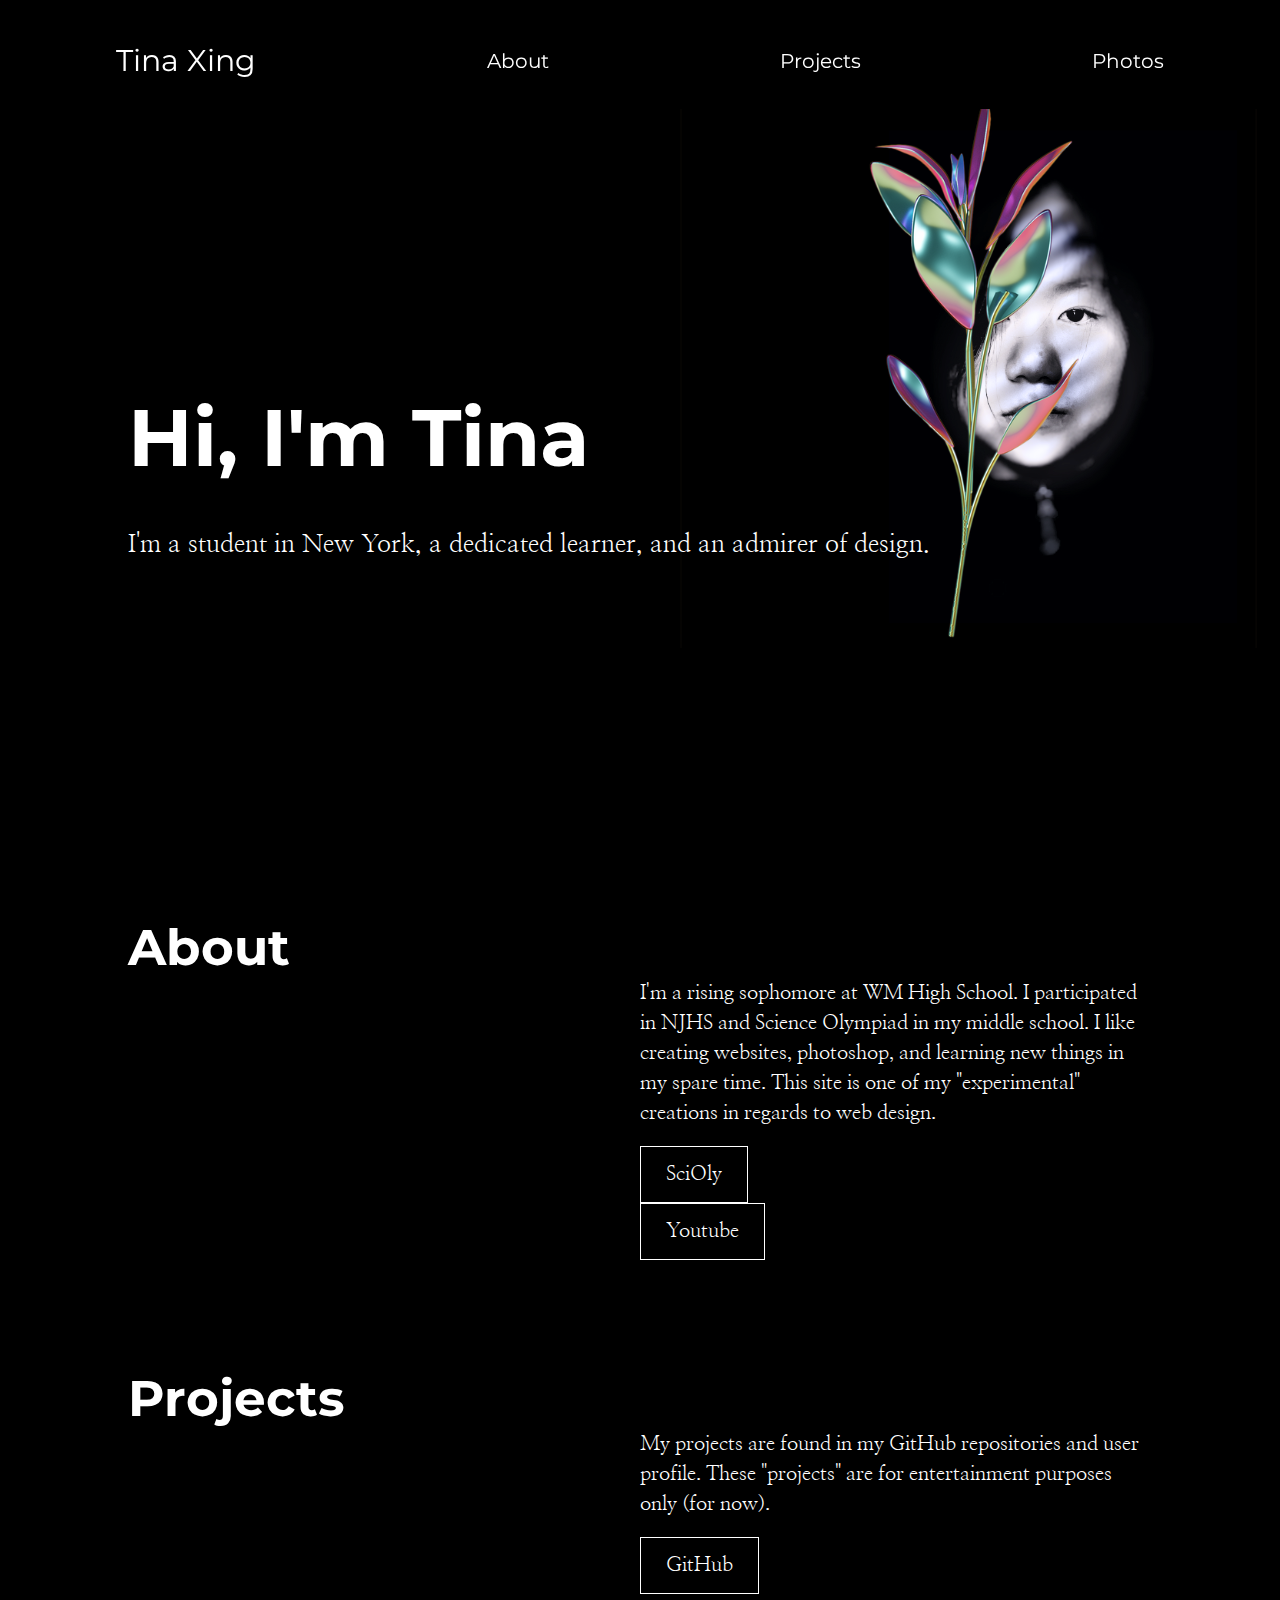
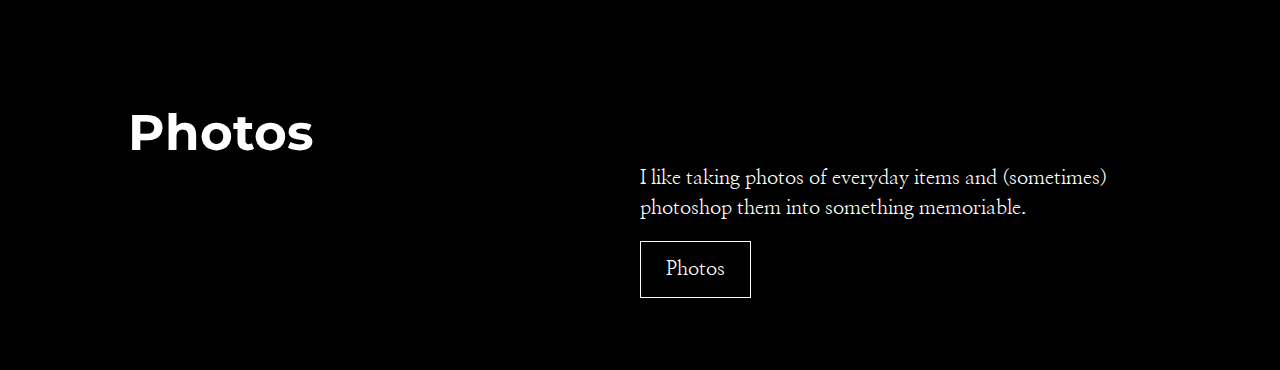
==== index.html @ b3ee4d7d "Update index.html" ====
<!DOCTYPE html>
<html>

<head>
  <meta charset="utf-8">
  <meta name="viewport" content="width=device-width">
  <title>Tina Xing</title>
  <link href="style.css" rel="stylesheet" type="text/css" />

  <!-- nanum font -->
 <link rel="preconnect" href="https://fonts.googleapis.com">
<link rel="preconnect" href="https://fonts.gstatic.com" crossorigin>
<link href="https://fonts.googleapis.com/css2?family=Nanum+Myeongjo&display=swap" rel="stylesheet">

<link rel="preconnect" href="https://fonts.googleapis.com">
<link rel="preconnect" href="https://fonts.gstatic.com" crossorigin>
<link href="https://fonts.googleapis.com/css2?family=Montserrat:wght@100&display=swap" rel="stylesheet">

  <link rel="preconnect" href="https://fonts.googleapis.com">
<link rel="preconnect" href="https://fonts.gstatic.com" crossorigin>
<link href="https://fonts.googleapis.com/css2?family=EB+Garamond&display=swap" rel="stylesheet">

  <link rel="preconnect" href="https://fonts.googleapis.com">
<link rel="preconnect" href="https://fonts.gstatic.com" crossorigin>
<link href="https://fonts.googleapis.com/css2?family=Nanum+Myeongjo&display=swap" rel="stylesheet">

  
</head>

<body>
  <script src="https://ajax.googleapis.com/ajax/libs/jquery/3.3.1/jquery.min.js"></script> 
  <script src="script.js"></script>

  <div class="container">
      <div class="topnav" style="background-color:rgba(0, 0, 0, 0.8)">
    <a style="font-size: 30px" class="active" href="index.html">Tina Xing</a>
    <a href="#about">About</a>
  <a href="#projects">Projects</a>
  <a href="#photos">Photos</a>
</div>
  </div>

  
  
  <section class="topImage">
    <div class="topImage">
      <div class="banner">
      <h1>Hi, I'm Tina</h1> <br>
      <p> I'm a student in New York, a dedicated learner, and an admirer of design.  </p>
      <br><br>
    </div>
    </div>
    
  </section>
  
  <section id="about" class="bodytext"> <br><br> <br><br><br><br>
    <h2>About</h2>
    <p>I'm a rising sophomore at WM High School. I participated in NJHS and Science Olympiad in my middle school. I like creating websites, photoshop, and learning new things in my spare time. This site is one of my "experimental" creations in regards to web design.</p> <br>
    <div class= "buttons">
     <a data-inline="true" target=”_blank” href="https://scioly.org/wiki/index.php/User:Tx358"> <button> SciOly</button></a>
    <a target=”_blank” href="https://www.youtube.com/channel/UCWa6LWWy-3llV1IgwLK-M9Q"> <button> Youtube</button></a>
    </div>
  </section>

  <section  id="projects"class="bodytext"><br><br> <br><br><br><br>
    <h2>Projects</h2>
    <p>My projects are found in my GitHub repositories and user profile. These "projects" are for entertainment purposes only (for now). </p>
    <br>
    <a target=”_blank” href="https://github.com/tsxing"> <button> GitHub</button></a> 
  </section>

  <section id="photos" class="bodytext"><br><br> <br><br><br><br>
    <h2>Photos</h2>
    <p>I like taking photos of everyday items and (sometimes) photoshop them into something memoriable. </p> <br>
    <a href="photos.html"> <button> Photos</button></a> 
  </section>

  <br><br><br><br>
</body>

</html>
---- style.css ----
body {
  height: 100%;
  width: 100%;
  color: white;
  background-color: black;
  scroll-behavior: smooth;
}

* {
   margin: 0;
  padding: 0;
}

.container{
  justify-content: flex-start;
  position: sticky;
  top: 0;
  z-index: 999;
}

.topnav{
  overflow: hidden;
  background-color: black;
  display: flex;
	flex-flow: row nowrap;
	justify-content: space-around;
	flex-basis: 100px;
	align-items: center;
	color: #fff;
}

.topnav a{
  text-decoration: none;
  color: white;
  font-family:'Montserrat', sans-erif;
  padding: 3% 5% 2% 5%;
  left: 5%;
  float: left;
  text-align: center;
  font-size: 20px;
  transition: 0.5s;
}
.topnav a:hover{
  border-bottom: 1px solid white;
}

.topImage{
  background-image: url("photo.png");
  background-size: 100%;
  min-height: 700px; 
  background-repeat: no-repeat;
  position: relative;
  background-attachment:  fixed;
}

.banner h1{
  font-size: 80px;
  font-family: 'Montserrat', sans-erif;
  font-weight: light;
  padding-left: 10%;
  background-size: cover;
  position: absolute;
  top: 40%;
}

.banner p{
  font-size: 25px;
  font-family: 'Nanum Myeongjo', serif;
  position: absolute;
  top: 60%;
  padding-left: 10%;
}

.bodytext h2{
  font-size: 50px;
  font-family: 'Montserrat', sans-serif;
  font-weight: lignt;
  padding-right: 50%;
  padding-left: 10%;
}

.bodytext p,a{
  font-size: 20px;
  line-height: 1.5; 
  font-family: 'Nanum Myeongjo', serif;
  padding-left: 50%;
  padding-right: 10%; 

}

button{
  font-family: 'Nanum Myeongjo', serif;
  border: 1px solid white;
  color: white; 
  background-color: black;
  padding: 15px 25px;
  font-size: 20px; 
  transition: 0.5s;
}
button:hover{
  color: black;
  cursor: pointer;
}
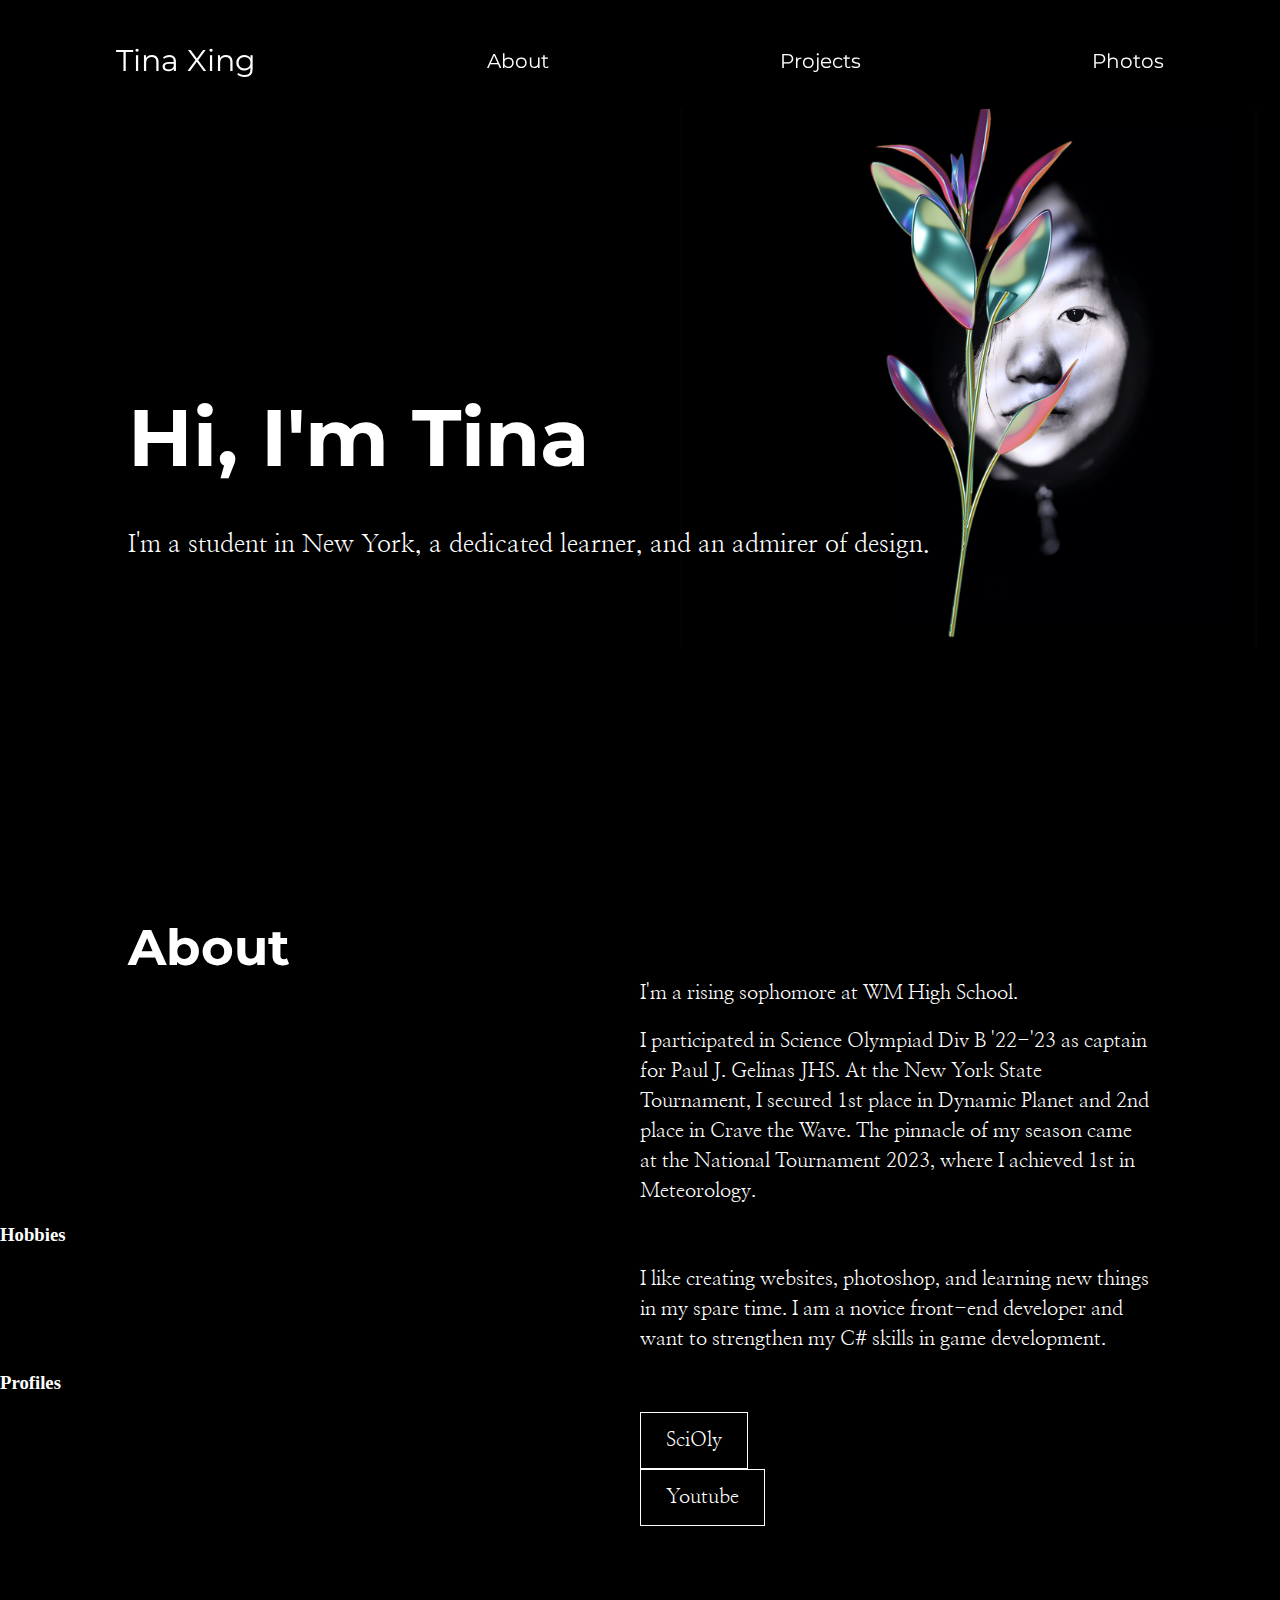
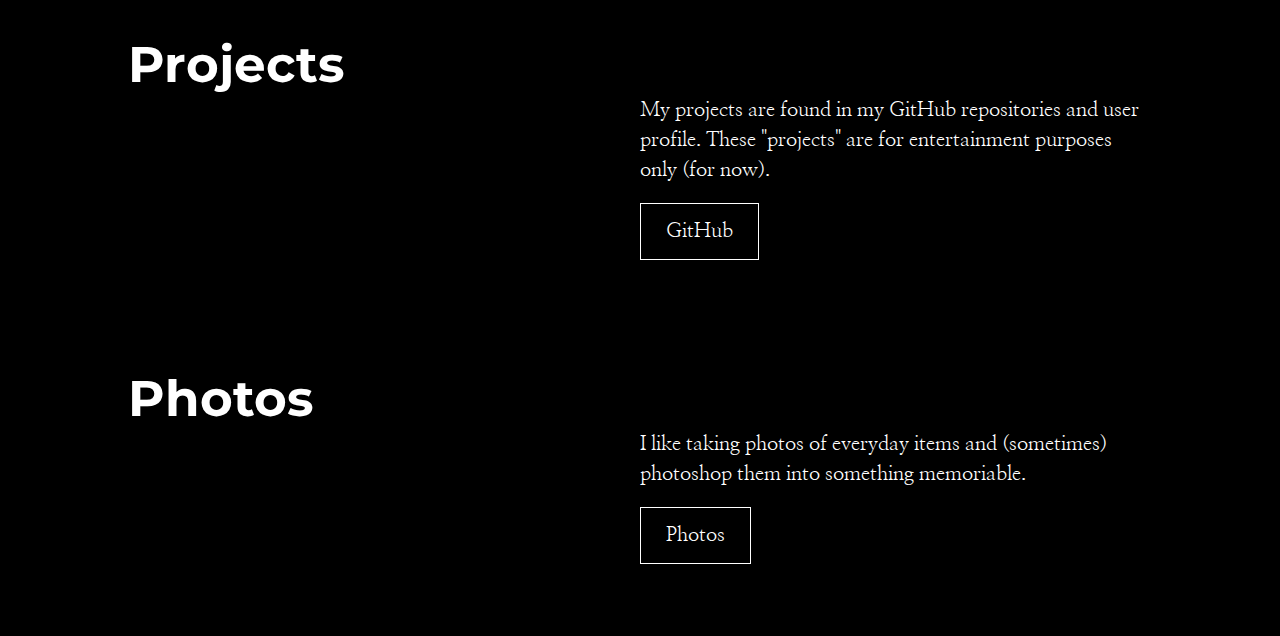
==== commit 2ecbb74f: "Update index.html" ====
--- a/index.html
+++ b/index.html
@@ -23,6 +23,9 @@
   <link rel="preconnect" href="https://fonts.googleapis.com">
 <link rel="preconnect" href="https://fonts.gstatic.com" crossorigin>
 <link href="https://fonts.googleapis.com/css2?family=Nanum+Myeongjo&display=swap" rel="stylesheet">
+
+  <!-- favicon --> 
+  <link rel="icon" type="image/x-icon" href="favicon.ico">
 
   
 </head>
@@ -55,7 +58,13 @@
   
   <section id="about" class="bodytext"> <br><br> <br><br><br><br>
     <h2>About</h2>
-    <p>I'm a rising sophomore at WM High School. I participated in NJHS and Science Olympiad in my middle school. I like creating websites, photoshop, and learning new things in my spare time. This site is one of my "experimental" creations in regards to web design.</p> <br>
+    <p>I'm a rising sophomore at WM High School. </p><br>
+    <p>
+      I participated in Science Olympiad Div B '22-'23 as captain for Paul J. Gelinas JHS. At the New York State Tournament, I secured 1st place in Dynamic Planet and 2nd place in Crave the Wave. The pinnacle of my season came at the National Tournament 2023, where I achieved 1st in Meteorology. </p>
+      <br>
+    <h3>Hobbies</h3><br>
+    <p>I like creating websites, photoshop, and learning new things in my spare time. I am a novice front-end developer and want to strengthen my C# skills in game development. </p> <br>
+    <h3>Profiles</h3><br>
     <div class= "buttons">
      <a data-inline="true" target=”_blank” href="https://scioly.org/wiki/index.php/User:Tx358"> <button> SciOly</button></a>
     <a target=”_blank” href="https://www.youtube.com/channel/UCWa6LWWy-3llV1IgwLK-M9Q"> <button> Youtube</button></a>
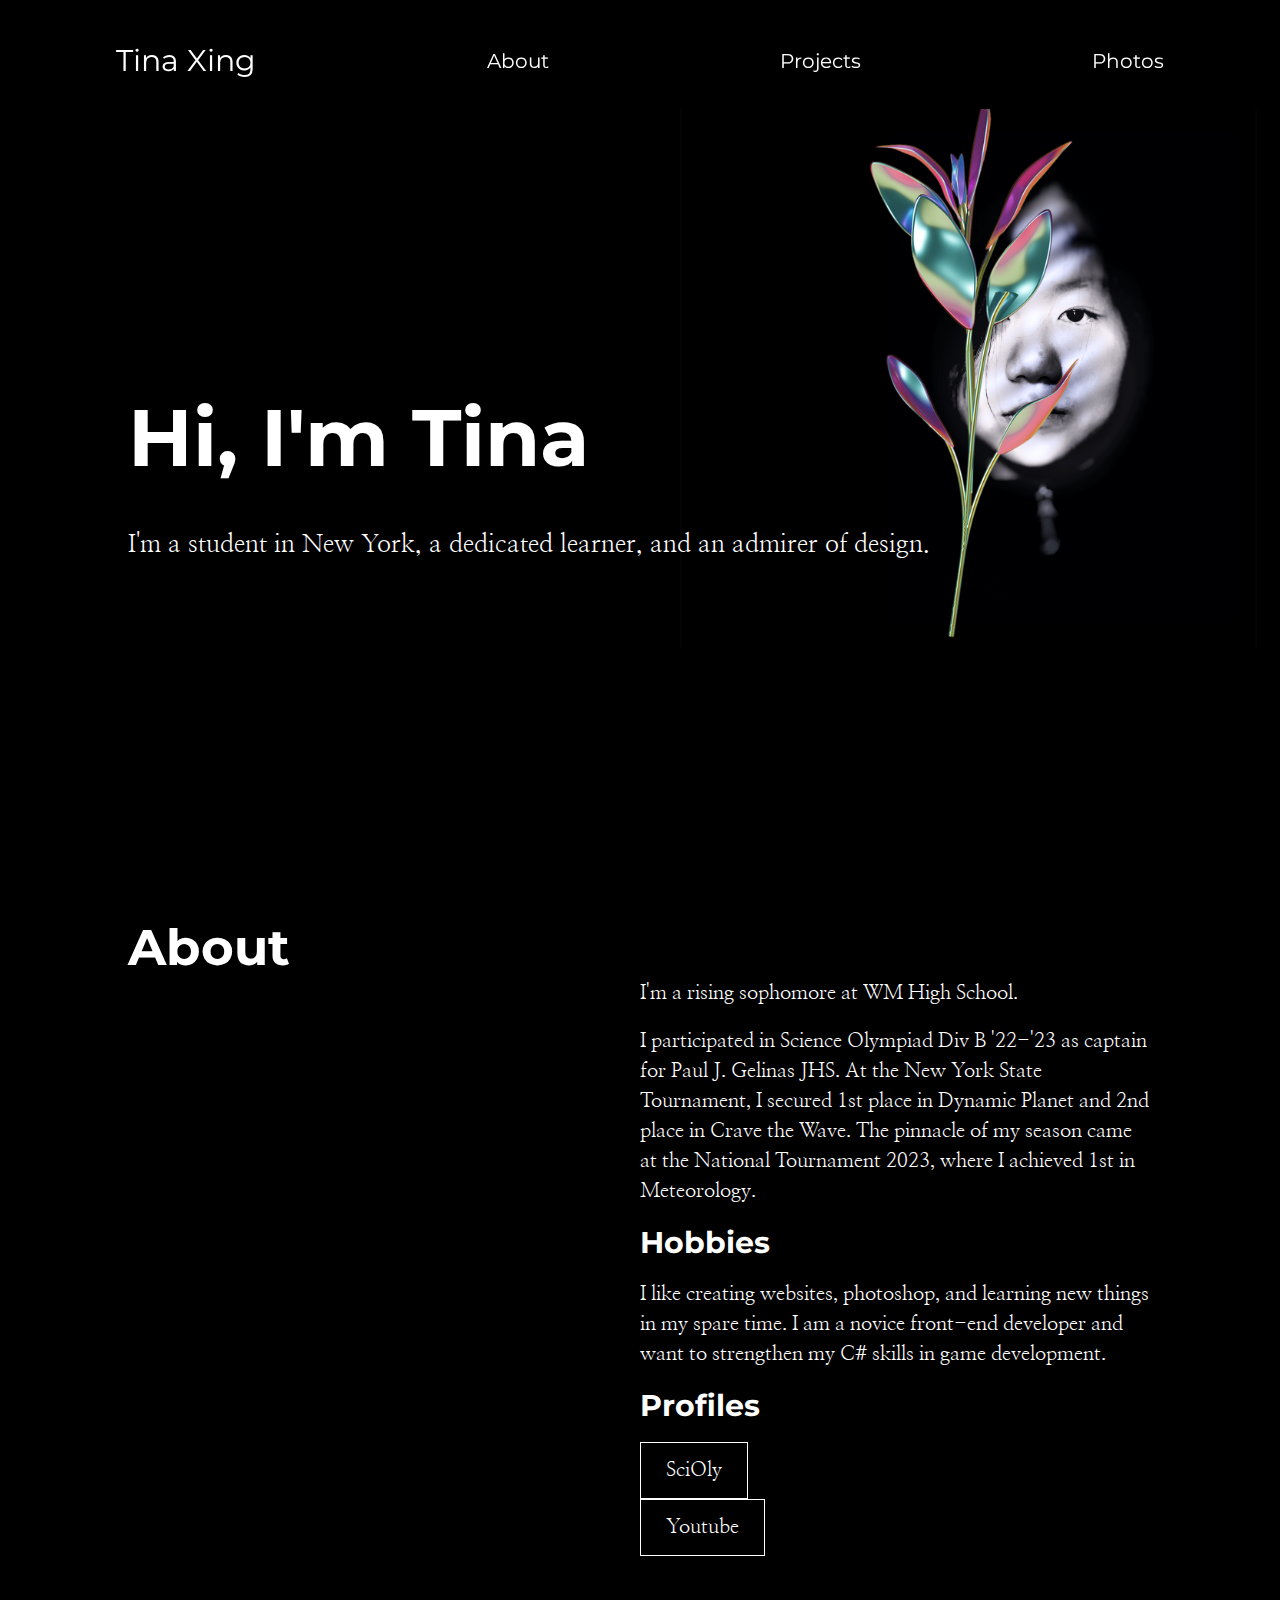
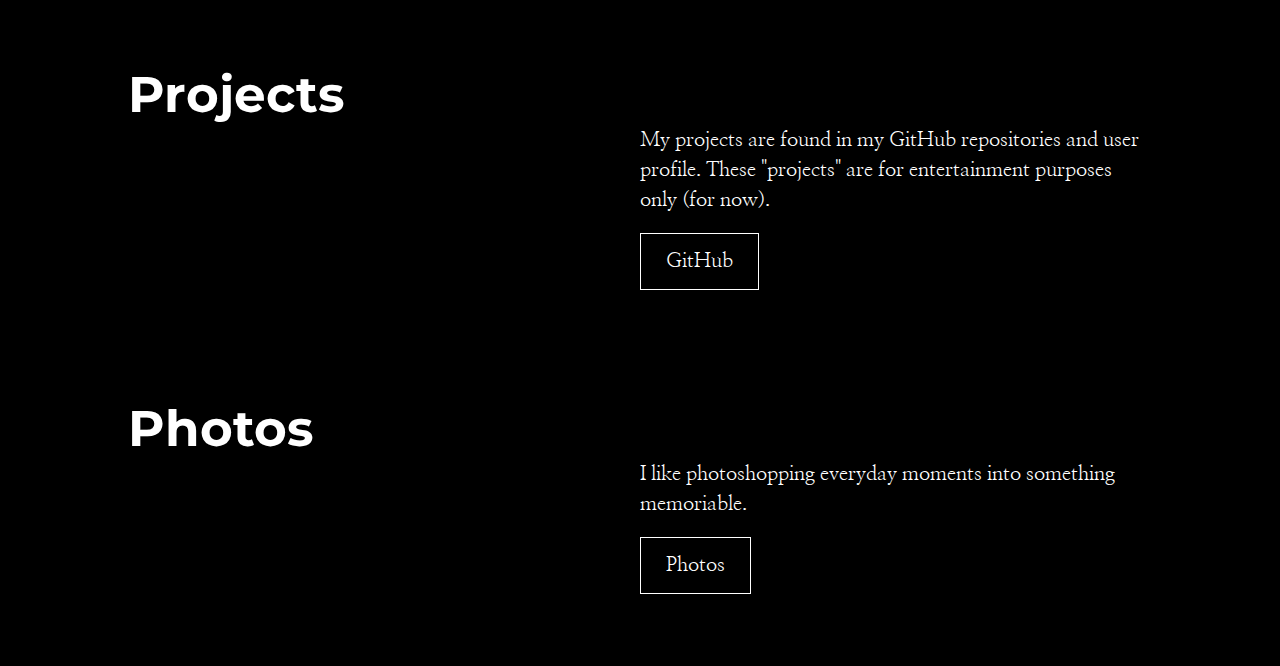
==== commit 4a1c1618: "Update index.html" ====
--- a/index.html
+++ b/index.html
@@ -80,7 +80,7 @@
 
   <section id="photos" class="bodytext"><br><br> <br><br><br><br>
     <h2>Photos</h2>
-    <p>I like taking photos of everyday items and (sometimes) photoshop them into something memoriable. </p> <br>
+    <p>I like photoshopping everyday moments into something memoriable. </p> <br>
     <a href="photos.html"> <button> Photos</button></a> 
   </section>
 
--- a/style.css
+++ b/style.css
@@ -79,14 +79,24 @@
   padding-left: 10%;
 }
 
+.bodytext h3{
+  font-size: 30px;
+  font-family: 'Montserrat', sans-serif;
+  font-weight: lignt;
+  padding-left: 50%;
+  padding-right: 10%;
+}
+
 .bodytext p,a{
   font-size: 20px;
   line-height: 1.5; 
   font-family: 'Nanum Myeongjo', serif;
   padding-left: 50%;
   padding-right: 10%; 
+  
 
 }
+
 
 button{
   font-family: 'Nanum Myeongjo', serif;
@@ -102,4 +112,3 @@
   cursor: pointer;
 }
 
-
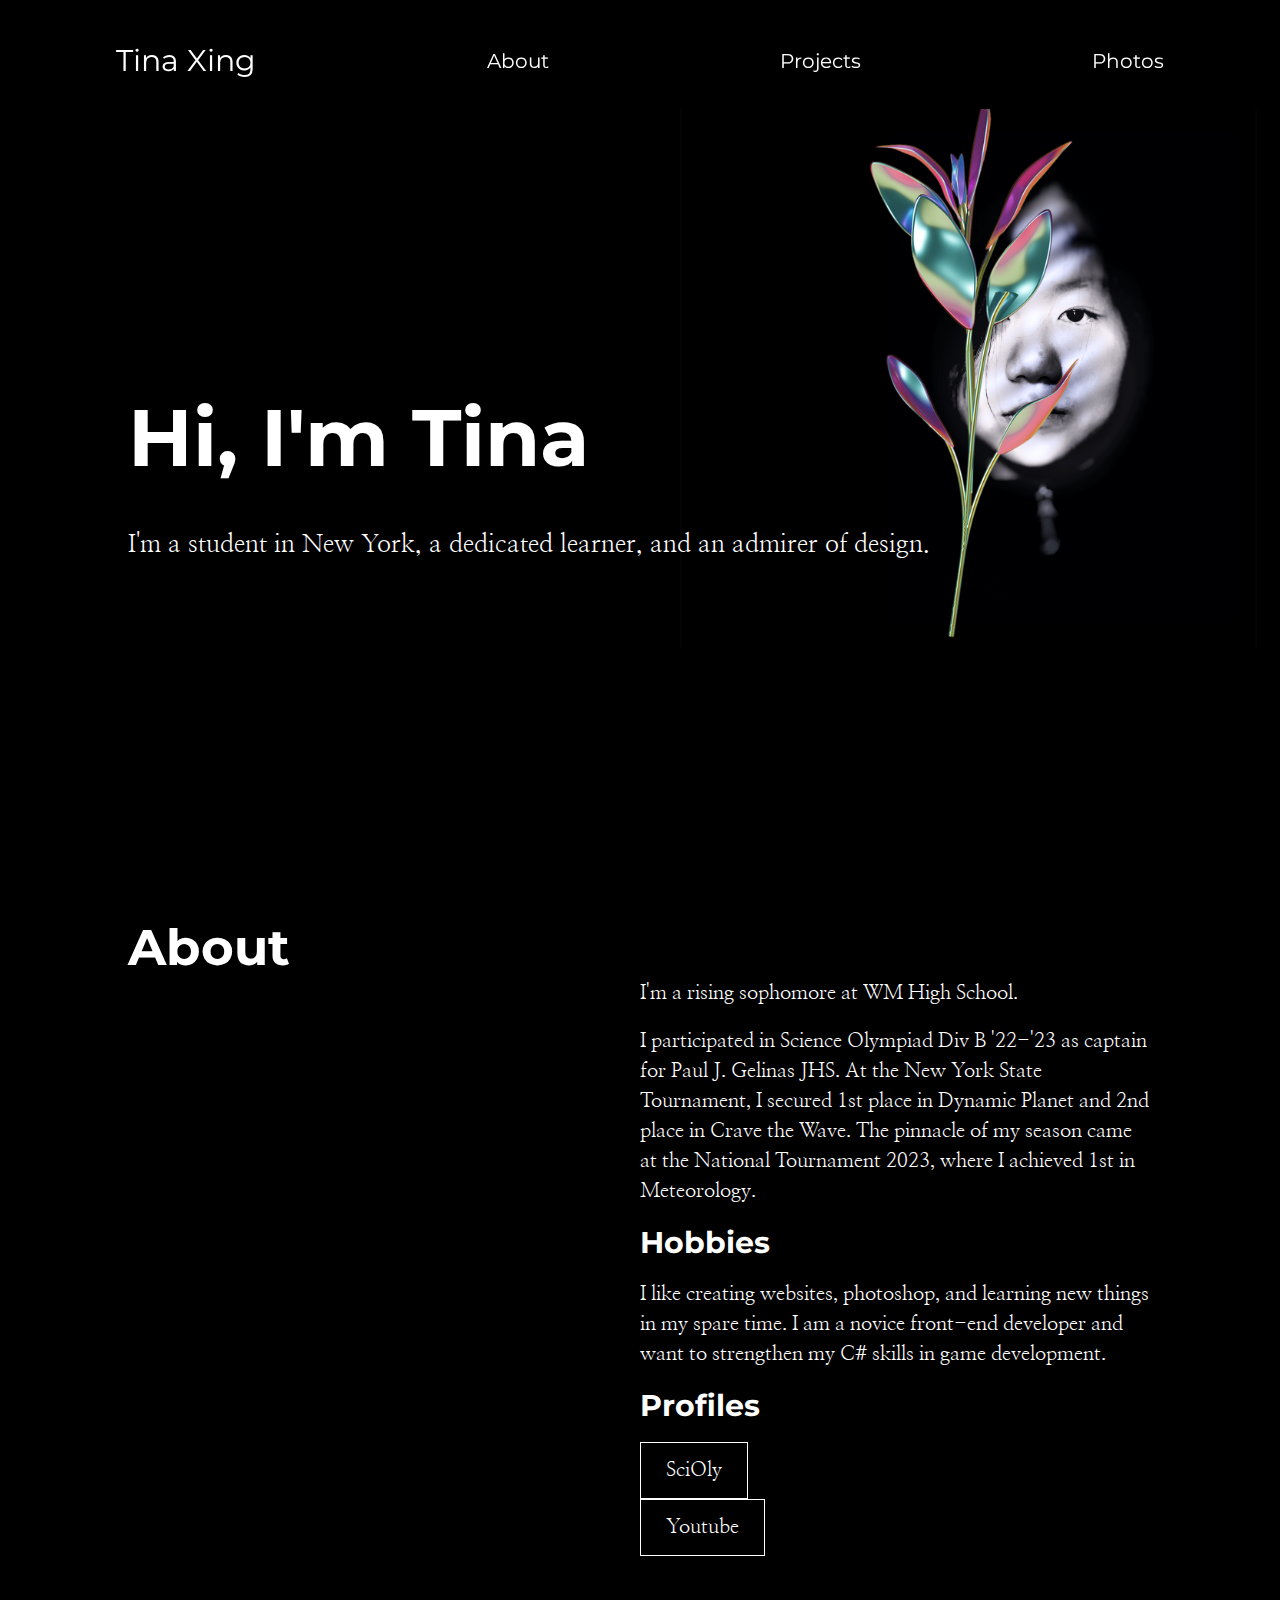
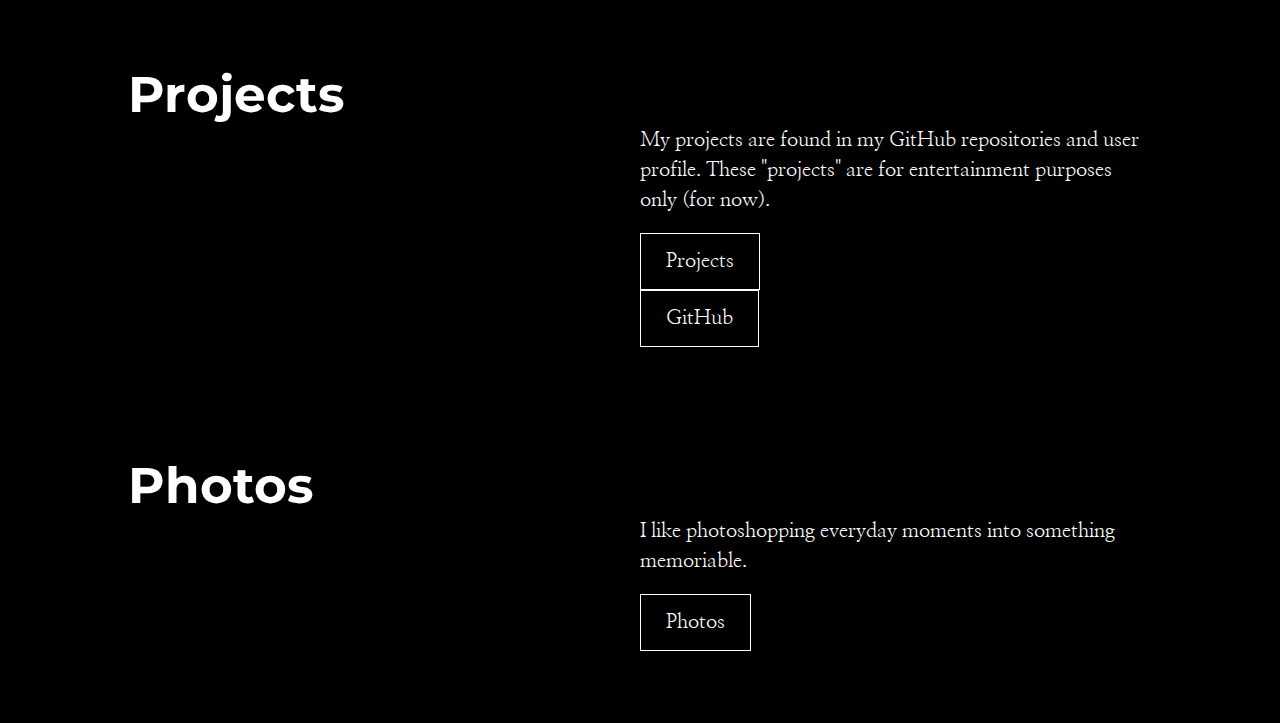
==== commit 909676ed: "Update index.html" ====
--- a/index.html
+++ b/index.html
@@ -75,13 +75,16 @@
     <h2>Projects</h2>
     <p>My projects are found in my GitHub repositories and user profile. These "projects" are for entertainment purposes only (for now). </p>
     <br>
-    <a target=”_blank” href="https://github.com/tsxing"> <button> GitHub</button></a> 
+    <div class="buttons">
+    <a  href="projects.html"><button>Projects</button></a>
+    <a  target=”_blank” href="https://github.com/tsxing"> <button> GitHub</button></a> 
+    </div>
   </section>
 
   <section id="photos" class="bodytext"><br><br> <br><br><br><br>
     <h2>Photos</h2>
     <p>I like photoshopping everyday moments into something memoriable. </p> <br>
-    <a href="photos.html"> <button> Photos</button></a> 
+    <a class="buttons" href="photos.html"> <button> Photos</button></a> 
   </section>
 
   <br><br><br><br>
--- a/style.css
+++ b/style.css
@@ -92,11 +92,8 @@
   line-height: 1.5; 
   font-family: 'Nanum Myeongjo', serif;
   padding-left: 50%;
-  padding-right: 10%; 
-  
-
+  padding-right: 10%;
 }
-
 
 button{
   font-family: 'Nanum Myeongjo', serif;
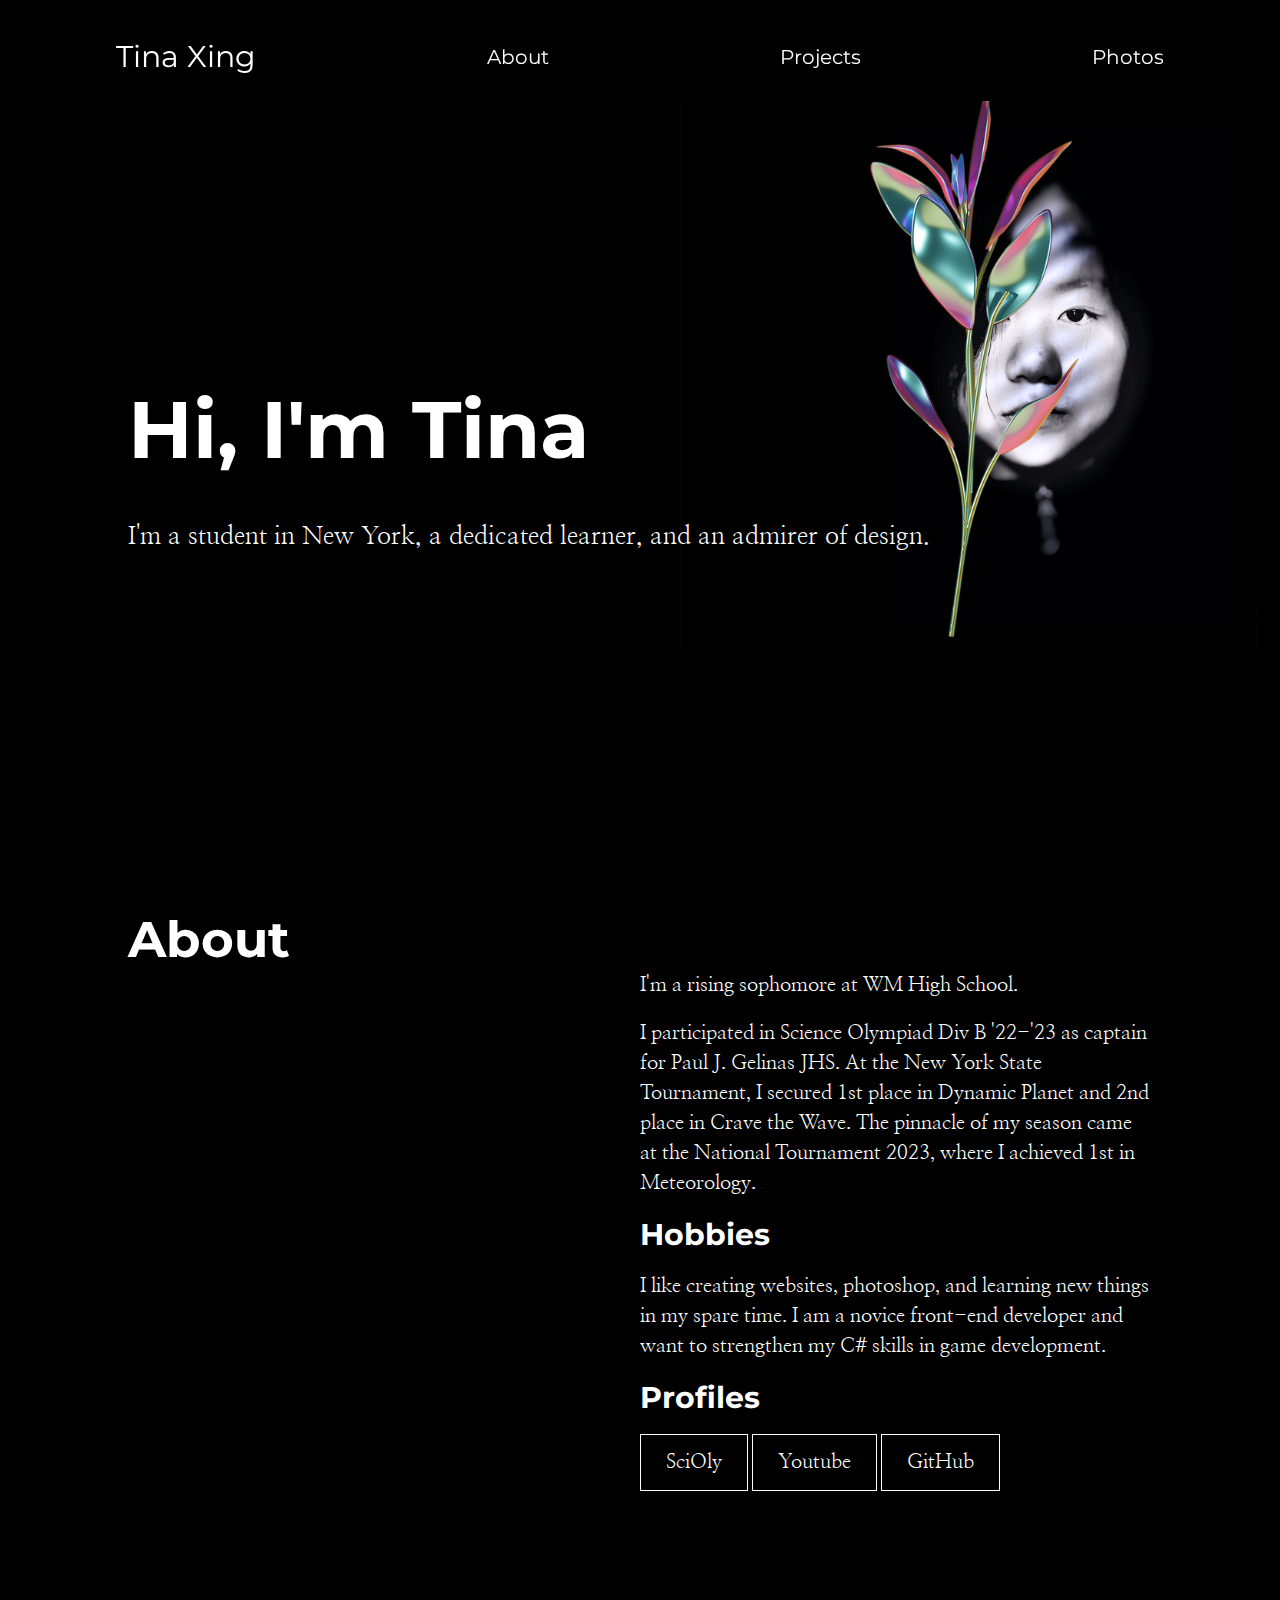
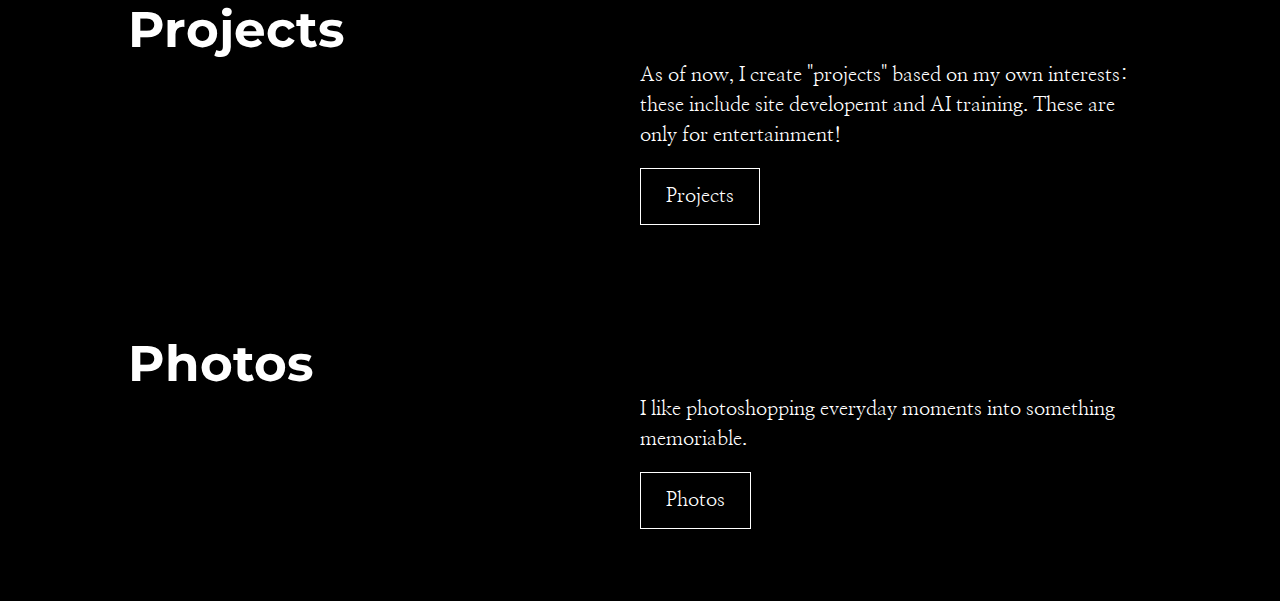
==== commit 6106ceb6: "Update index.html" ====
--- a/index.html
+++ b/index.html
@@ -68,16 +68,17 @@
     <div class= "buttons">
      <a data-inline="true" target=”_blank” href="https://scioly.org/wiki/index.php/User:Tx358"> <button> SciOly</button></a>
     <a target=”_blank” href="https://www.youtube.com/channel/UCWa6LWWy-3llV1IgwLK-M9Q"> <button> Youtube</button></a>
+      <a  target=”_blank” href="https://github.com/tsxing"> <button> GitHub</button></a> 
     </div>
   </section>
 
   <section  id="projects"class="bodytext"><br><br> <br><br><br><br>
     <h2>Projects</h2>
-    <p>My projects are found in my GitHub repositories and user profile. These "projects" are for entertainment purposes only (for now). </p>
+    <p>As of now, I create "projects" based on my own interests: these include site developemt and AI training. These are only for entertainment!  </p>
     <br>
     <div class="buttons">
     <a  href="projects.html"><button>Projects</button></a>
-    <a  target=”_blank” href="https://github.com/tsxing"> <button> GitHub</button></a> 
+    
     </div>
   </section>
 
--- a/style.css
+++ b/style.css
@@ -87,14 +87,26 @@
   padding-right: 10%;
 }
 
-.bodytext p,a{
+.bodytext p,audio{
   font-size: 20px;
   line-height: 1.5; 
   font-family: 'Nanum Myeongjo', serif;
   padding-left: 50%;
-  padding-right: 10%;
+  padding-right: 10%; 
+  
+
 }
 
+.bodytext a{
+  font-size: 20px;
+  line-height: 1.5; 
+  font-family: 'Nanum Myeongjo', serif;
+}
+
+.buttons{
+  padding-left: 50%;
+  padding-right: 10%; 
+}
 button{
   font-family: 'Nanum Myeongjo', serif;
   border: 1px solid white;
@@ -109,3 +121,6 @@
   cursor: pointer;
 }
 
+
+
+
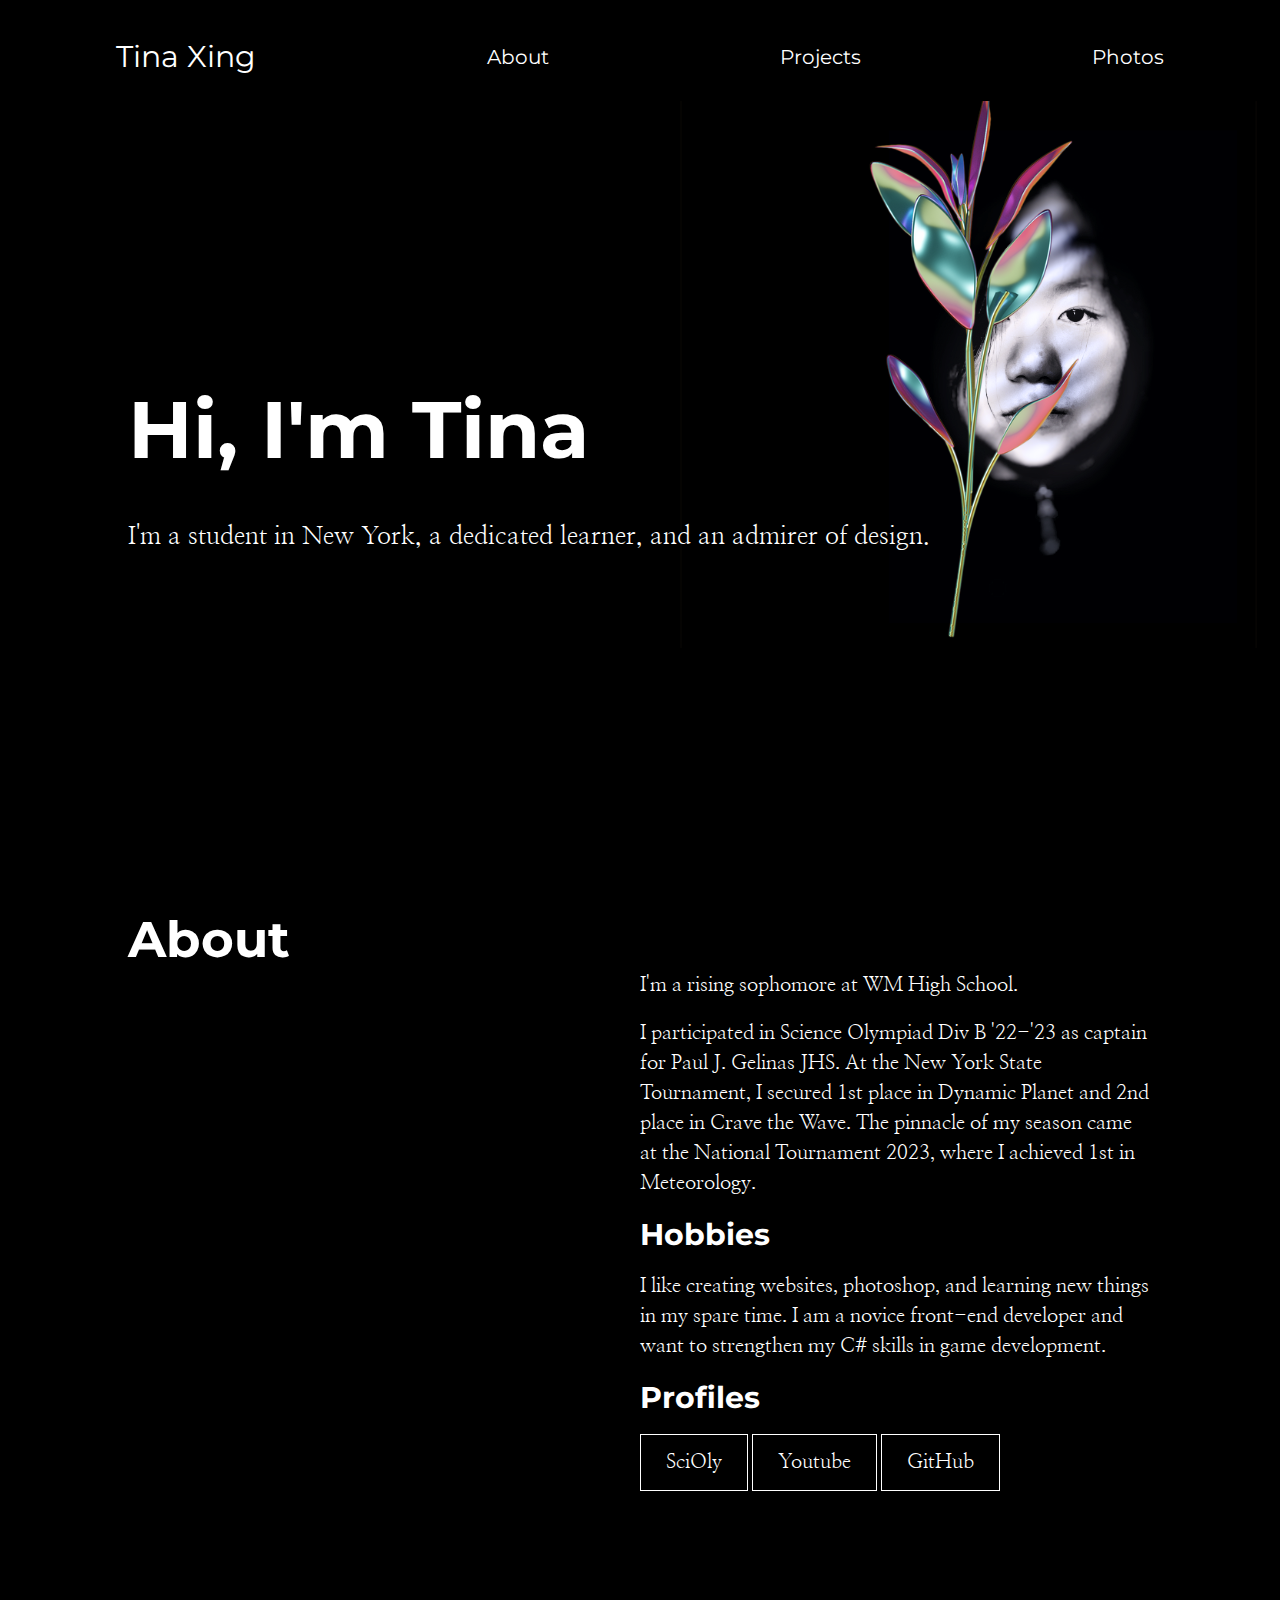
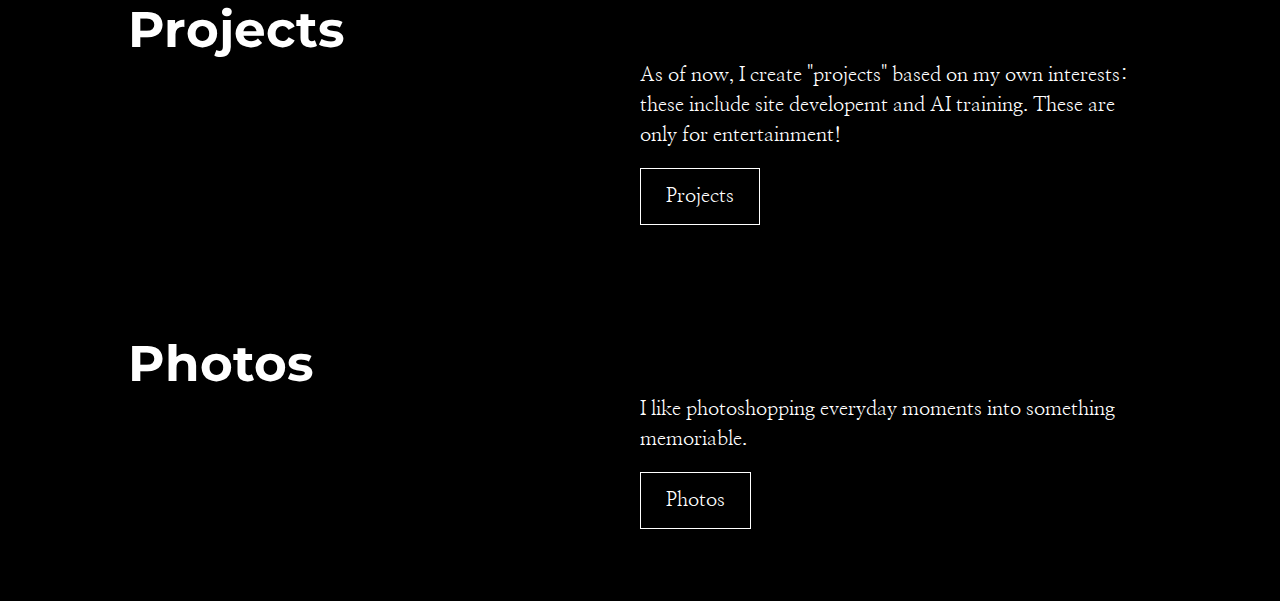
==== commit 299e4b61: "Update index.html" ====
--- a/index.html
+++ b/index.html
@@ -35,15 +35,13 @@
   <script src="script.js"></script>
 
   <div class="container">
-      <div class="topnav" style="background-color:rgba(0, 0, 0, 0.8)">
+      <div class="topnav" ">
     <a style="font-size: 30px" class="active" href="index.html">Tina Xing</a>
     <a href="#about">About</a>
   <a href="#projects">Projects</a>
   <a href="#photos">Photos</a>
 </div>
   </div>
-
-  
   
   <section class="topImage">
     <div class="topImage">
@@ -78,7 +76,6 @@
     <br>
     <div class="buttons">
     <a  href="projects.html"><button>Projects</button></a>
-    
     </div>
   </section>
 
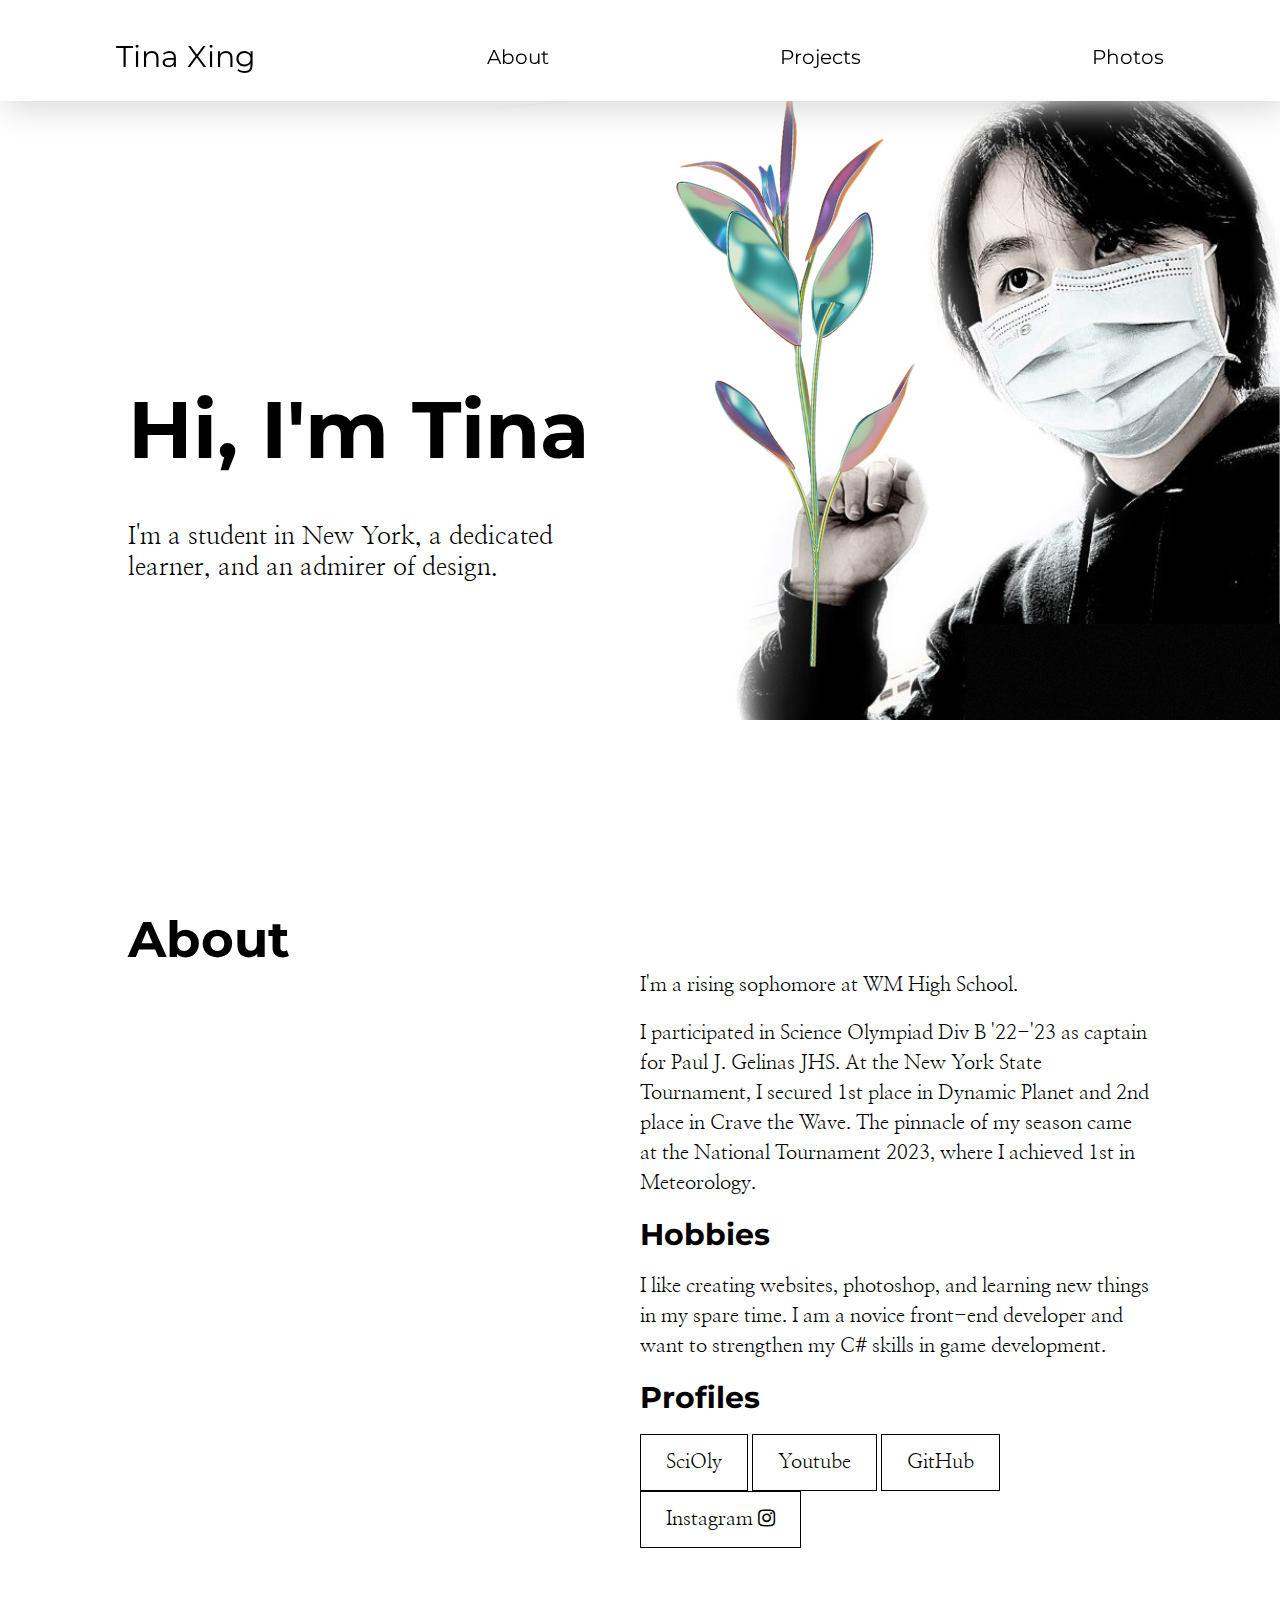
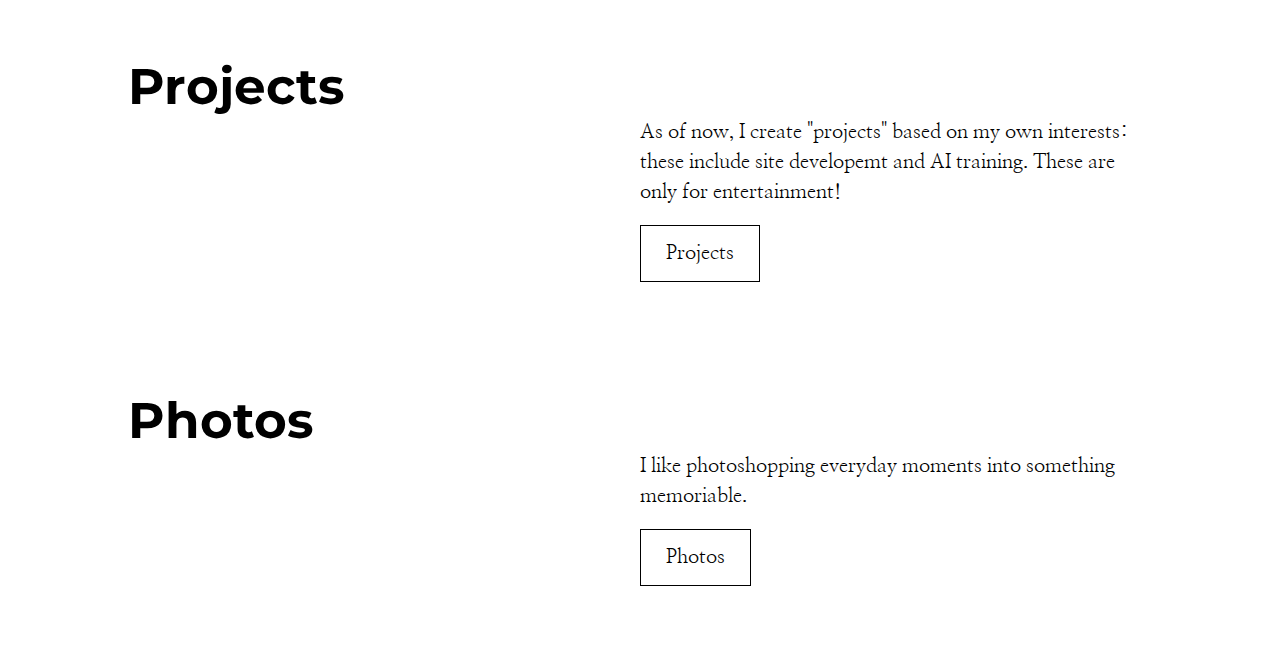
==== commit 60872c96: "Update index.html" ====
--- a/index.html
+++ b/index.html
@@ -6,6 +6,8 @@
   <meta name="viewport" content="width=device-width">
   <title>Tina Xing</title>
   <link href="style.css" rel="stylesheet" type="text/css" />
+
+  <link rel="stylesheet" href="https://cdnjs.cloudflare.com/ajax/libs/font-awesome/4.7.0/css/font-awesome.min.css">
 
   <!-- nanum font -->
  <link rel="preconnect" href="https://fonts.googleapis.com">
@@ -67,6 +69,7 @@
      <a data-inline="true" target=”_blank” href="https://scioly.org/wiki/index.php/User:Tx358"> <button> SciOly</button></a>
     <a target=”_blank” href="https://www.youtube.com/channel/UCWa6LWWy-3llV1IgwLK-M9Q"> <button> Youtube</button></a>
       <a  target=”_blank” href="https://github.com/tsxing"> <button> GitHub</button></a> 
+      <a target="_blank" href="https://www.instagram.com/xinxiongdi/"><button>Instagram <i class="fa fa-instagram"></i></button></a>
     </div>
   </section>
 
--- a/style.css
+++ b/style.css
@@ -1,9 +1,10 @@
 body {
   height: 100%;
   width: 100%;
-  color: white;
-  background-color: black;
+  color: black;
+  background-color: white;
   scroll-behavior: smooth;
+  overscroll-behavior-y: none;
 }
 
 * {
@@ -20,32 +21,34 @@
 
 .topnav{
   overflow: hidden;
-  background-color: black;
+  z-index: 9999;
+  background-color: white;
   display: flex;
 	flex-flow: row nowrap;
 	justify-content: space-around;
 	flex-basis: 100px;
 	align-items: center;
-	color: #fff;
+	color: black;
+  box-shadow: 5px 5px 35px #d3d3d3;
+  
 }
 
 .topnav a{
   text-decoration: none;
-  color: white;
+  color: black;
   font-family:'Montserrat', sans-erif;
   padding: 3% 5% 2% 5%;
   left: 5%;
   float: left;
   text-align: center;
   font-size: 20px;
-  transition: 0.5s;
 }
 .topnav a:hover{
-  border-bottom: 1px solid white;
+  color: grey;
 }
 
 .topImage{
-  background-image: url("photo.png");
+  background-image: url("download.png");
   background-size: 100%;
   min-height: 700px; 
   background-repeat: no-repeat;
@@ -69,6 +72,7 @@
   position: absolute;
   top: 60%;
   padding-left: 10%;
+  padding-right: 50%;
 }
 
 .bodytext h2{
@@ -109,18 +113,20 @@
 }
 button{
   font-family: 'Nanum Myeongjo', serif;
-  border: 1px solid white;
-  color: white; 
-  background-color: black;
+  border: 1px solid black;
+  color: black; 
+  background-color: white;
   padding: 15px 25px;
   font-size: 20px; 
   transition: 0.5s;
 }
 button:hover{
-  color: black;
+  color: white;
   cursor: pointer;
+  background-color: black;
 }
 
 
 
 
+
